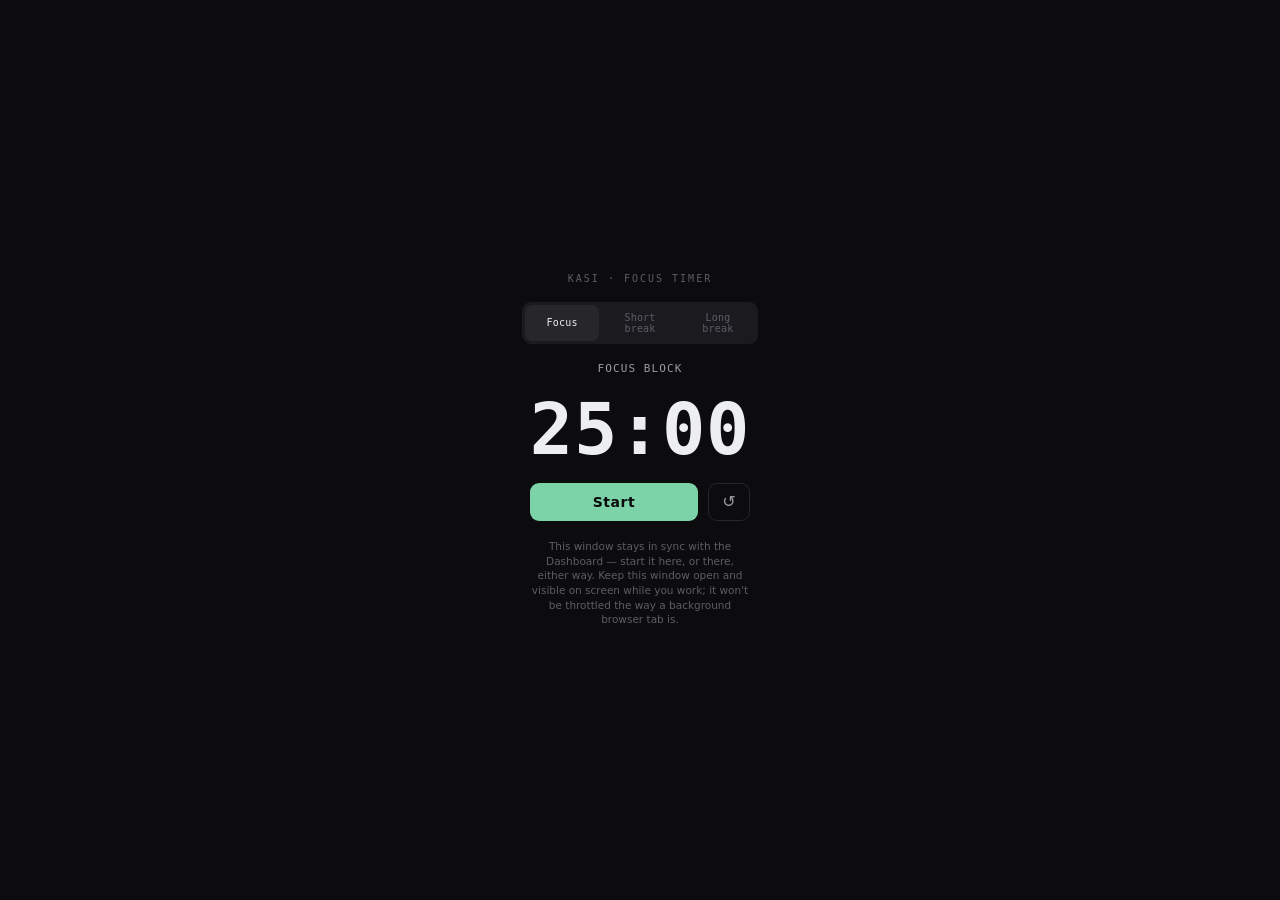
==== pomodoro.html @ efa48787 "Add files via upload" ====
<!DOCTYPE html>
<html lang="en">
<head>
<meta charset="UTF-8">
<meta name="viewport" content="width=device-width, initial-scale=1">
<title>Focus timer — KASI</title>
<link rel="icon" href="data:,">
<style>
  :root{
    --room:#0c0c0e; --panel:#151517; --panel-2:#1b1b1f; --line:#26262b;
    --ink:#eceef0; --dim:#9a9ca3; --faint:#5c5e66; --amber:#7dd3a8;
  }
  *{box-sizing:border-box;margin:0;padding:0}
  html,body{height:100%}
  body{
    background:var(--room);color:var(--ink);
    font-family:"Bricolage Grotesque","Segoe UI",system-ui,sans-serif;
    display:flex;flex-direction:column;align-items:center;justify-content:center;
    gap:18px;padding:20px;-webkit-app-region:drag;user-select:none;
  }
  .brand{font-family:"JetBrains Mono",ui-monospace,monospace;font-size:10px;letter-spacing:.2em;color:var(--faint);text-transform:uppercase}
  .tabs{display:flex;gap:4px;background:var(--panel-2);border-radius:9px;padding:3px;-webkit-app-region:no-drag}
  .tab{
    flex:1;background:none;border:0;border-radius:7px;padding:7px 10px;cursor:pointer;
    font-family:"JetBrains Mono",monospace;font-size:10px;letter-spacing:.02em;color:var(--faint);transition:.15s;
  }
  .tab.on{background:var(--line);color:var(--ink)}
  .time{
    font-family:"JetBrains Mono",monospace;font-weight:700;font-size:72px;letter-spacing:.01em;
    color:var(--ink);line-height:1;
  }
  .mode-label{font-family:"JetBrains Mono",monospace;font-size:11px;letter-spacing:.1em;text-transform:uppercase;color:var(--dim)}
  .controls{display:flex;gap:10px;width:100%;max-width:220px;-webkit-app-region:no-drag}
  button{font-family:inherit;cursor:pointer}
  .start{
    flex:1;background:var(--amber);color:#0a0a0c;border:0;border-radius:9px;
    padding:11px;font-weight:700;font-size:14px;letter-spacing:.04em;transition:filter .15s;
  }
  .start:hover{filter:brightness(1.08)}
  .reset{
    background:none;border:1px solid var(--line);border-radius:9px;color:var(--dim);
    width:42px;font-size:16px;
  }
  .reset:hover{color:var(--amber);border-color:var(--amber)}
  .hint{font-size:10.5px;color:var(--faint);text-align:center;max-width:220px;line-height:1.4}
</style>
</head>
<body>
  <div class="brand">KASI · Focus Timer</div>
  <div class="tabs" id="tabs">
    <button class="tab on" data-mode="focus">Focus</button>
    <button class="tab" data-mode="short">Short break</button>
    <button class="tab" data-mode="long">Long break</button>
  </div>
  <div class="mode-label" id="modeLabel">Focus block</div>
  <div class="time" id="time">25:00</div>
  <div class="controls">
    <button class="start" id="startBtn">Start</button>
    <button class="reset" id="resetBtn" title="Reset">↺</button>
  </div>
  <div class="hint">This window stays in sync with the Dashboard — start it here, or there, either way. Keep this window open and visible on screen while you work; it won't be throttled the way a background browser tab is.</div>

<script src="js/store.js"></script>
<script>
(function(){
  const POMO_KEY = 'pomo.state';
  const DURATIONS = { focus: 25 * 60, short: 5 * 60, long: 15 * 60 };
  const MODE_LABEL = { focus: 'Focus block', short: 'Short break', long: 'Long break' };
  let lastCompletedAt = 0;

  function defaultState() { return { mode: 'focus', running: false, endAt: null, remaining: DURATIONS.focus, completedAt: null }; }
  function load() { return Store.get(POMO_KEY, defaultState()); }
  function save(st) { Store.set(POMO_KEY, st); }
  function remainingOf(st) { return st.running ? Math.max(0, Math.round((st.endAt - Date.now()) / 1000)) : st.remaining; }
  function fmt(s) { const m = Math.floor(s / 60), r = s % 60; return String(m).padStart(2, '0') + ':' + String(r).padStart(2, '0'); }

  const timeEl = document.getElementById('time');
  const startBtn = document.getElementById('startBtn');
  const modeLabel = document.getElementById('modeLabel');

  function paint() {
    const st = load();
    const remaining = remainingOf(st);
    timeEl.textContent = fmt(remaining);
    startBtn.textContent = st.running ? 'Pause' : (remaining === DURATIONS[st.mode] ? 'Start' : 'Resume');
    modeLabel.textContent = MODE_LABEL[st.mode] || 'Focus block';
    document.querySelectorAll('.tab').forEach(b => b.classList.toggle('on', b.dataset.mode === st.mode));
    document.title = (st.running ? fmt(remaining) + ' · ' : '') + 'Focus timer — KASI';

    if (st.running && remaining <= 0 && st.completedAt !== lastCompletedAt) {
      lastCompletedAt = st.completedAt || Date.now();
      save({ ...st, running: false, remaining: 0, endAt: null, completedAt: lastCompletedAt });
      paint();
    }
  }

  function start() {
    const st = load();
    if (st.running) return;
    const remaining = remainingOf(st);
    save({ ...st, running: true, endAt: Date.now() + remaining * 1000 });
    paint();
  }
  function pause() {
    const st = load();
    if (!st.running) return;
    save({ ...st, running: false, remaining: remainingOf(st), endAt: null });
    paint();
  }
  function reset() {
    const st = load();
    save({ ...st, running: false, remaining: DURATIONS[st.mode], endAt: null });
    paint();
  }
  function setMode(mode) {
    save({ mode, running: false, remaining: DURATIONS[mode], endAt: null, completedAt: null });
    paint();
  }

  document.querySelectorAll('.tab').forEach(b => b.onclick = () => setMode(b.dataset.mode));
  startBtn.onclick = () => load().running ? pause() : start();
  document.getElementById('resetBtn').onclick = reset;
  window.addEventListener('storage', e => { if (e.key === 'pos:' + POMO_KEY) paint(); });

  setInterval(paint, 500);
  paint();
})();
</script>
</body>
</html>
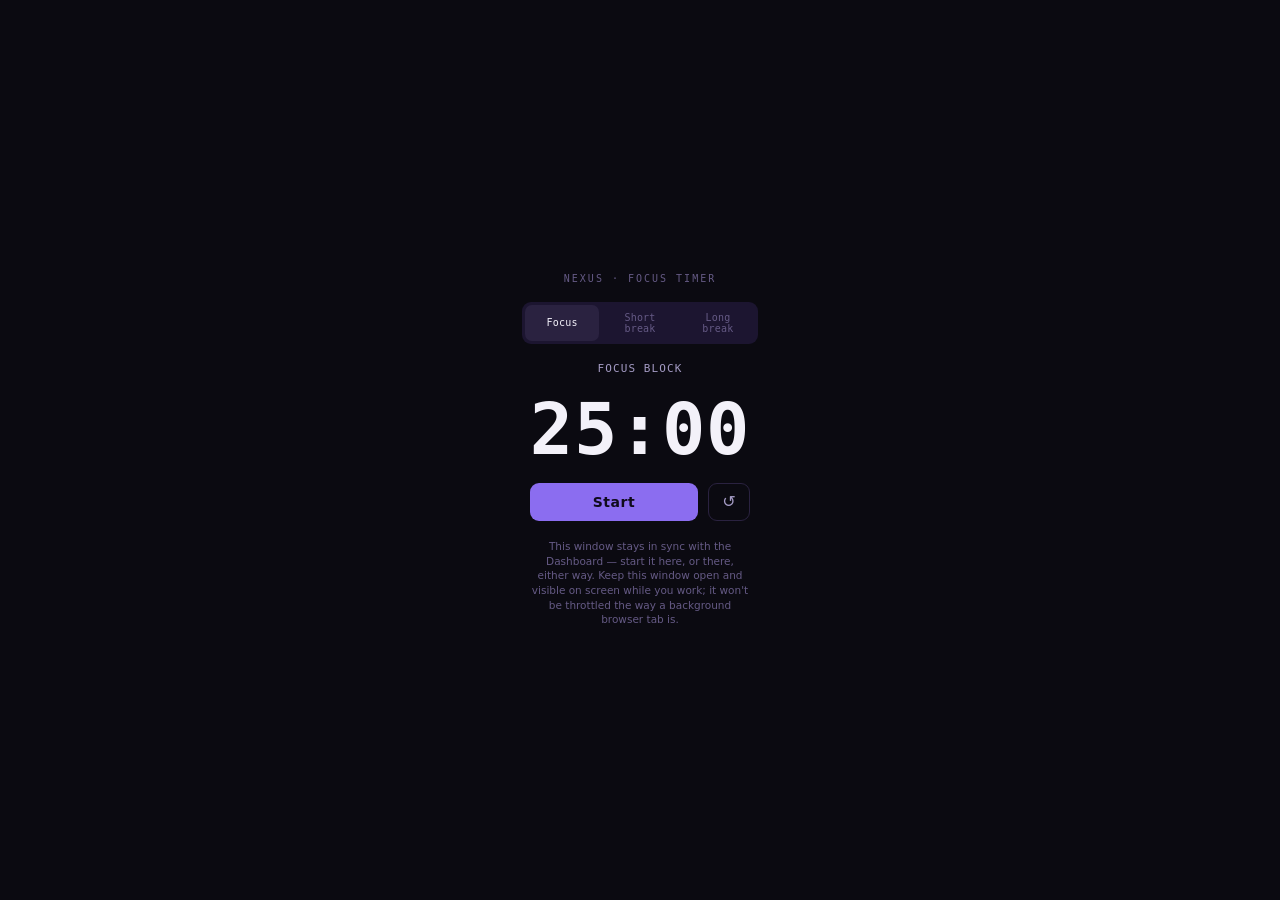
==== commit 33c9b3bc: "Add files via upload" ====
--- a/pomodoro.html
+++ b/pomodoro.html
@@ -3,12 +3,12 @@
 <head>
 <meta charset="UTF-8">
 <meta name="viewport" content="width=device-width, initial-scale=1">
-<title>Focus timer — KASI</title>
+<title>Focus timer — NEXUS</title>
 <link rel="icon" href="data:,">
 <style>
   :root{
-    --room:#0c0c0e; --panel:#151517; --panel-2:#1b1b1f; --line:#26262b;
-    --ink:#eceef0; --dim:#9a9ca3; --faint:#5c5e66; --amber:#7dd3a8;
+    --room:#0b0a11; --panel:#150f20; --panel-2:#1c1530; --line:#2a2240;
+    --ink:#f3f1f9; --dim:#a49bc4; --faint:#655a85; --amber:#8b6df0;
   }
   *{box-sizing:border-box;margin:0;padding:0}
   html,body{height:100%}
@@ -33,7 +33,7 @@
   .controls{display:flex;gap:10px;width:100%;max-width:220px;-webkit-app-region:no-drag}
   button{font-family:inherit;cursor:pointer}
   .start{
-    flex:1;background:var(--amber);color:#0a0a0c;border:0;border-radius:9px;
+    flex:1;background:var(--amber);color:#100b1c;border:0;border-radius:9px;
     padding:11px;font-weight:700;font-size:14px;letter-spacing:.04em;transition:filter .15s;
   }
   .start:hover{filter:brightness(1.08)}
@@ -46,7 +46,7 @@
 </style>
 </head>
 <body>
-  <div class="brand">KASI · Focus Timer</div>
+  <div class="brand">NEXUS · Focus Timer</div>
   <div class="tabs" id="tabs">
     <button class="tab on" data-mode="focus">Focus</button>
     <button class="tab" data-mode="short">Short break</button>
@@ -85,7 +85,7 @@
     startBtn.textContent = st.running ? 'Pause' : (remaining === DURATIONS[st.mode] ? 'Start' : 'Resume');
     modeLabel.textContent = MODE_LABEL[st.mode] || 'Focus block';
     document.querySelectorAll('.tab').forEach(b => b.classList.toggle('on', b.dataset.mode === st.mode));
-    document.title = (st.running ? fmt(remaining) + ' · ' : '') + 'Focus timer — KASI';
+    document.title = (st.running ? fmt(remaining) + ' · ' : '') + 'Focus timer — NEXUS';
 
     if (st.running && remaining <= 0 && st.completedAt !== lastCompletedAt) {
       lastCompletedAt = st.completedAt || Date.now();
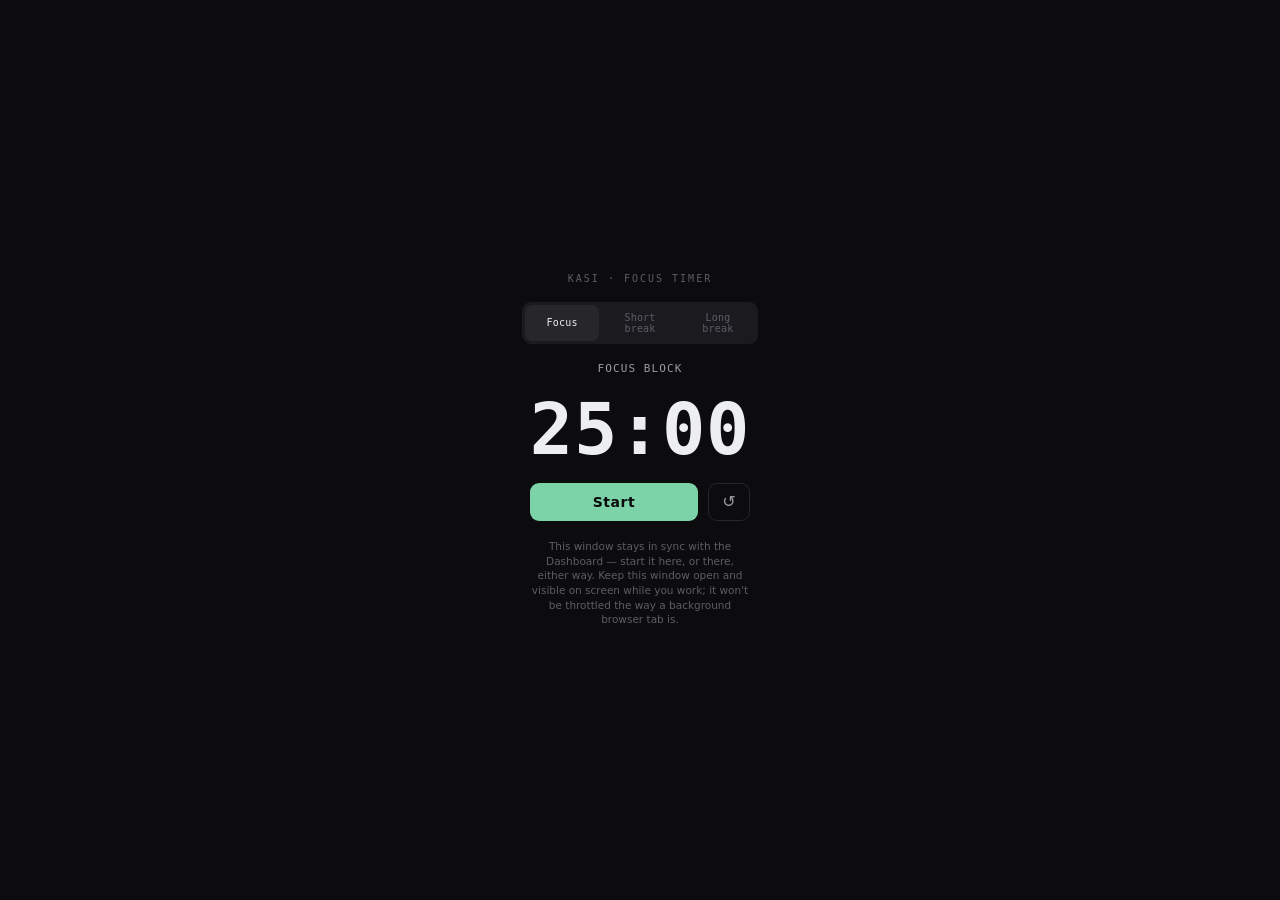
==== commit 777a1923: "Add files via upload" ====
--- a/pomodoro.html
+++ b/pomodoro.html
@@ -3,12 +3,12 @@
 <head>
 <meta charset="UTF-8">
 <meta name="viewport" content="width=device-width, initial-scale=1">
-<title>Focus timer — NEXUS</title>
+<title>Focus timer — KASI</title>
 <link rel="icon" href="data:,">
 <style>
   :root{
-    --room:#0b0a11; --panel:#150f20; --panel-2:#1c1530; --line:#2a2240;
-    --ink:#f3f1f9; --dim:#a49bc4; --faint:#655a85; --amber:#8b6df0;
+    --room:#0c0c0e; --panel:#151517; --panel-2:#1b1b1f; --line:#26262b;
+    --ink:#eceef0; --dim:#9a9ca3; --faint:#5c5e66; --amber:#7dd3a8;
   }
   *{box-sizing:border-box;margin:0;padding:0}
   html,body{height:100%}
@@ -33,7 +33,7 @@
   .controls{display:flex;gap:10px;width:100%;max-width:220px;-webkit-app-region:no-drag}
   button{font-family:inherit;cursor:pointer}
   .start{
-    flex:1;background:var(--amber);color:#100b1c;border:0;border-radius:9px;
+    flex:1;background:var(--amber);color:#0a0a0c;border:0;border-radius:9px;
     padding:11px;font-weight:700;font-size:14px;letter-spacing:.04em;transition:filter .15s;
   }
   .start:hover{filter:brightness(1.08)}
@@ -46,7 +46,7 @@
 </style>
 </head>
 <body>
-  <div class="brand">NEXUS · Focus Timer</div>
+  <div class="brand">KASI · Focus Timer</div>
   <div class="tabs" id="tabs">
     <button class="tab on" data-mode="focus">Focus</button>
     <button class="tab" data-mode="short">Short break</button>
@@ -85,7 +85,7 @@
     startBtn.textContent = st.running ? 'Pause' : (remaining === DURATIONS[st.mode] ? 'Start' : 'Resume');
     modeLabel.textContent = MODE_LABEL[st.mode] || 'Focus block';
     document.querySelectorAll('.tab').forEach(b => b.classList.toggle('on', b.dataset.mode === st.mode));
-    document.title = (st.running ? fmt(remaining) + ' · ' : '') + 'Focus timer — NEXUS';
+    document.title = (st.running ? fmt(remaining) + ' · ' : '') + 'Focus timer — KASI';
 
     if (st.running && remaining <= 0 && st.completedAt !== lastCompletedAt) {
       lastCompletedAt = st.completedAt || Date.now();
